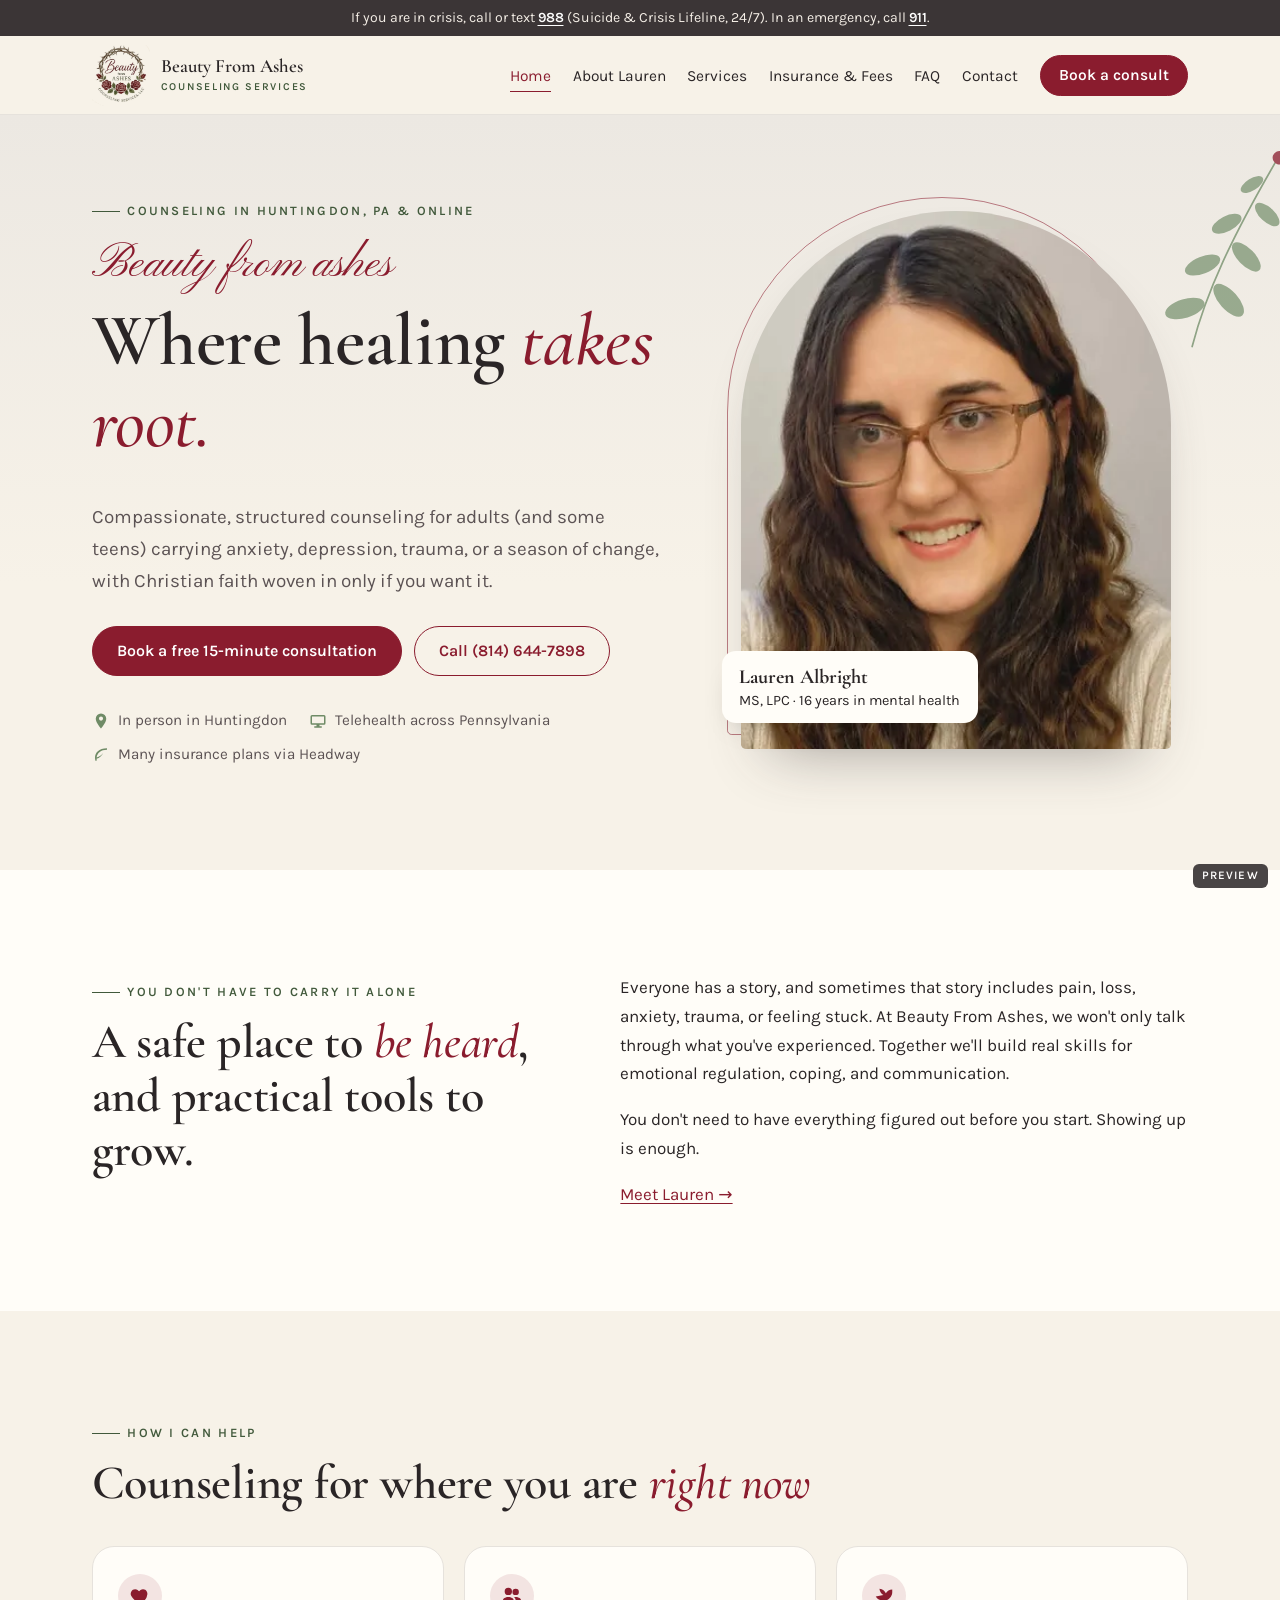
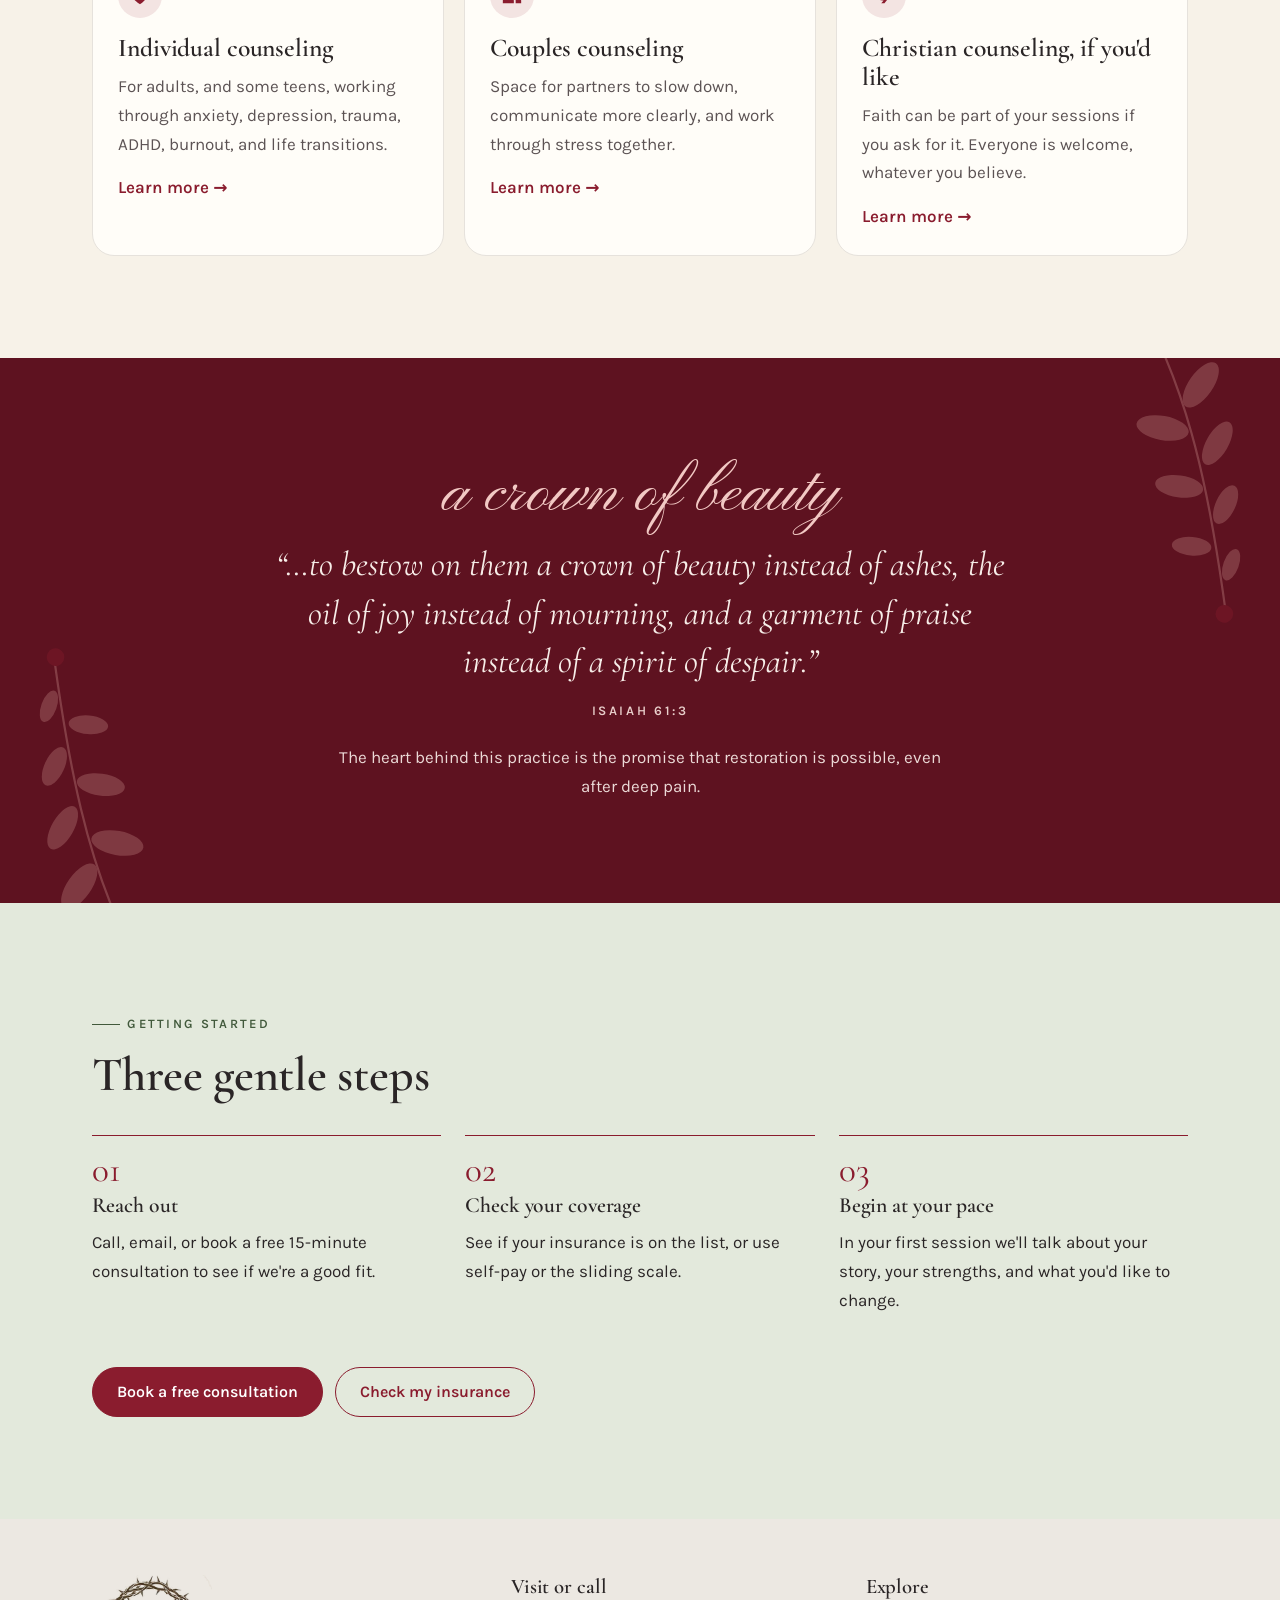
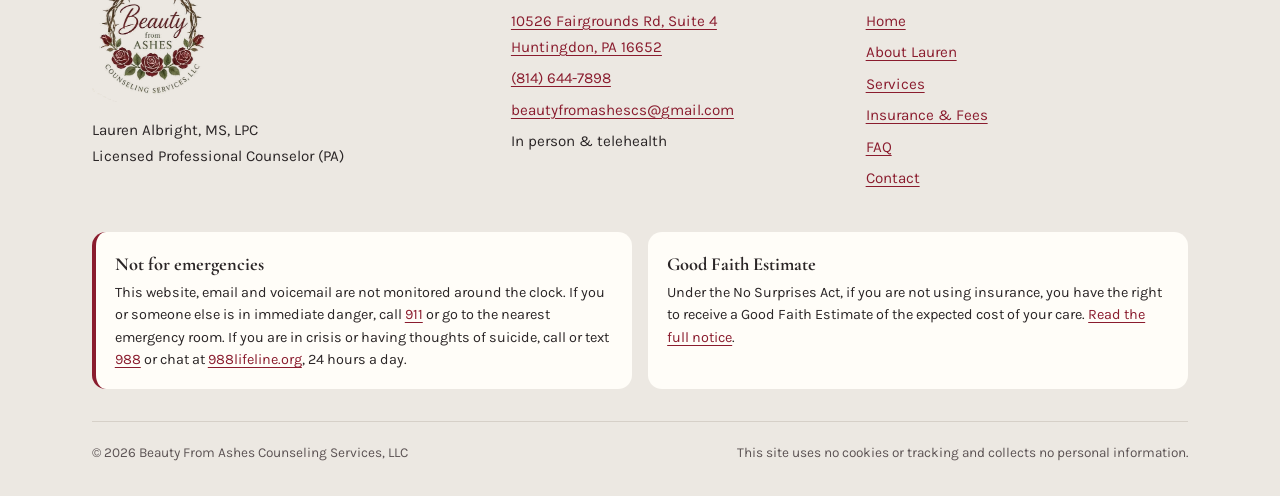
==== index.html @ 8333fe67 "Beauty From Ashes Counseling: preview site" ====
<!doctype html>
<html lang="en">
<head>
<meta charset="utf-8">
<meta name="viewport" content="width=device-width, initial-scale=1">
<title>Beauty From Ashes Counseling Services | Counseling in Huntingdon, PA</title>
<meta name="description" content="Compassionate counseling with Lauren Albright, MS, LPC, in Huntingdon, PA and by telehealth across Pennsylvania. Most major insurance accepted through Headway.">
<meta name="robots" content="noindex, nofollow">
<meta property="og:title" content="Beauty From Ashes Counseling Services | Counseling in Huntingdon, PA">
<meta property="og:description" content="Compassionate counseling with Lauren Albright, MS, LPC, in Huntingdon, PA and by telehealth across Pennsylvania. Most major insurance accepted through Headway.">
<meta property="og:image" content="assets/img/og.jpg">
<meta name="theme-color" content="#F7F2E8">
<link rel="icon" href="favicon-96.png" sizes="96x96">
<link rel="apple-touch-icon" href="apple-touch-icon.png">
<link rel="preload" href="assets/fonts/cormorant-500-normal.woff2" as="font" type="font/woff2" crossorigin>
<link rel="stylesheet" href="assets/site.css">
</head>
<body>
<a class="skip" href="#main">Skip to content</a>
<div class="crisis" role="note">If you are in crisis, call or text <a href="tel:988">988</a> (Suicide &amp; Crisis Lifeline, 24/7). In an emergency, call <a href="tel:911">911</a>.</div>
<header class="site-head">
 <div class="wrap head-in">
  <a class="brand" href="index.html"><img src="assets/img/logo-180.webp" width="180" height="189" alt="Beauty From Ashes Counseling Services logo: a crown of thorns ringed with red roses"><span>Beauty From Ashes<small>Counseling Services</small></span></a>
  <button class="menu-toggle" aria-expanded="false" aria-controls="site-nav">Menu</button>
  <nav id="site-nav" aria-label="Main"><ul><li><a href="index.html" aria-current="page">Home</a></li><li><a href="about.html">About Lauren</a></li><li><a href="services.html">Services</a></li><li><a href="insurance.html">Insurance & Fees</a></li><li><a href="faq.html">FAQ</a></li><li><a href="contact.html">Contact</a></li><li><a class="btn" href="contact.html#book" data-book>Book a consult</a></li></ul></nav>
 </div>
</header>
<main id="main">

<section class="hero">
 <svg class="sprig " viewBox="0 0 200 260" aria-hidden="true" focusable="false"><g fill="none" stroke="currentColor" stroke-width="2" stroke-linecap="round"><path d="M100 255C96 190 104 120 128 10"/></g><g fill="currentColor" opacity=".9"><ellipse cx="78" cy="215" rx="24" ry="11" transform="rotate(-35 78 215)"/><ellipse cx="124" cy="190" rx="24" ry="11" transform="rotate(30 124 190)"/><ellipse cx="82" cy="160" rx="22" ry="10" transform="rotate(-40 82 160)"/><ellipse cx="128" cy="135" rx="22" ry="10" transform="rotate(28 128 135)"/><ellipse cx="94" cy="105" rx="19" ry="9" transform="rotate(-45 94 105)"/><ellipse cx="136" cy="80" rx="18" ry="8.5" transform="rotate(25 136 80)"/><ellipse cx="108" cy="52" rx="15" ry="7" transform="rotate(-50 108 52)"/></g><g fill="#8A1C2E"><circle cx="129" cy="12" r="8"/></g></svg>
 <div class="wrap hero-grid">
  <div>
   <p class="eyebrow">Counseling in Huntingdon, PA &amp; online</p>
   <h1><span class="script">Beauty from ashes</span>Where healing <em>takes root.</em></h1>
   <p class="lead">Compassionate, structured counseling for adults (and some teens) carrying anxiety, depression, trauma, or a season of change, with Christian faith woven in only if you want it.</p>
   <div class="cta-row"><a class="btn" href="contact.html#book" data-book>Book a free 15-minute consultation</a><a class="btn ghost" href="tel:+18146447898">Call (814) 644-7898</a></div>
   <ul class="facts">
    <li><svg width="18" height="18" viewBox="0 0 24 24" aria-hidden="true"><path fill="currentColor" d="M12 2a7 7 0 0 0-7 7c0 5.2 7 13 7 13s7-7.8 7-13a7 7 0 0 0-7-7zm0 9.5A2.5 2.5 0 1 1 12 6a2.5 2.5 0 0 1 0 5.5z"/></svg> In person in Huntingdon</li>
    <li><svg width="18" height="18" viewBox="0 0 24 24" aria-hidden="true"><path fill="currentColor" d="M4 4h16a2 2 0 0 1 2 2v9a2 2 0 0 1-2 2h-6v2h3v2H7v-2h3v-2H4a2 2 0 0 1-2-2V6a2 2 0 0 1 2-2zm0 2v9h16V6z"/></svg> Telehealth across Pennsylvania</li>
    <li><svg width="18" height="18" viewBox="0 0 24 24" aria-hidden="true"><path fill="currentColor" d="M20 3C9 3 4 9 4 16c0 1.4.3 2.7.8 3.9l1.8-.8A7.6 7.6 0 0 1 6 17c4-1 7.5-4 9-8-2 3.2-5.2 5.4-8.8 6.2C7 9.5 11.8 5 20 5z"/></svg> Many insurance plans via Headway</li>
   </ul>
  </div>
  <figure class="portrait">
   <div class="arch"><img src="assets/img/lauren-880.webp" srcset="assets/img/lauren-480.webp 480w, assets/img/lauren-880.webp 880w" sizes="(max-width:860px) 78vw, 430px" width="880" height="880" alt="Lauren Albright, a smiling woman with long wavy brown hair and glasses, wearing a cream sweater"></div>
   <figcaption><strong>Lauren Albright</strong>MS, LPC · 16 years in mental health</figcaption>
  </figure>
 </div>
</section>

<section class="paper">
 <div class="wrap split">
  <div>
   <p class="eyebrow">You don't have to carry it alone</p>
   <h2>A safe place to <em>be heard</em>, and practical tools to grow.</h2>
  </div>
  <div>
   <p>Everyone has a story, and sometimes that story includes pain, loss, anxiety, trauma, or feeling stuck. At Beauty From Ashes, we won't only talk through what you've experienced. Together we'll build real skills for emotional regulation, coping, and communication.</p>
   <p>You don't need to have everything figured out before you start. Showing up is enough.</p>
   <a href="about.html">Meet Lauren →</a>
  </div>
 </div>
</section>

<section>
 <div class="wrap">
  <p class="eyebrow">How I can help</p>
  <h2>Counseling for where you are <em>right now</em></h2>
  <div class="cards">
   <article class="card"><div class="ic"><svg width="22" height="22" viewBox="0 0 24 24" aria-hidden="true"><path fill="currentColor" d="M12 21s-7.5-4.6-9.6-9.2C.9 8.4 3 4.5 6.7 4.5c2.1 0 3.6 1.2 4.3 2.4.7-1.2 2.2-2.4 4.3-2.4 3.7 0 5.8 3.9 4.3 7.3C19.5 16.4 12 21 12 21z"/></svg></div><h3>Individual counseling</h3><p>For adults, and some teens, working through anxiety, depression, trauma, ADHD, burnout, and life transitions.</p><a class="more" href="services.html#individual">Learn more →</a></article>
   <article class="card"><div class="ic"><svg width="22" height="22" viewBox="0 0 24 24" aria-hidden="true"><path fill="currentColor" d="M8 11a4 4 0 1 0 0-8 4 4 0 0 0 0 8zm8 0a3.5 3.5 0 1 0 0-7 3.5 3.5 0 0 0 0 7zM8 13c-3.3 0-6 1.8-6 4v3h12v-3c0-2.2-2.7-4-6-4zm8 0c-.6 0-1.2.1-1.8.2 1.1.9 1.8 2.1 1.8 3.8v3h6v-3c0-2.2-2.7-4-6-4z"/></svg></div><h3>Couples counseling</h3><p>Space for partners to slow down, communicate more clearly, and work through stress together.</p><a class="more" href="services.html#couples">Learn more →</a></article>
   <article class="card"><div class="ic"><svg width="22" height="22" viewBox="0 0 24 24" aria-hidden="true"><path fill="currentColor" d="M21 5c-3 0-5.5 1.6-7 4-1-2.5-3.4-4.6-7-5 .4 3.2 2 5.6 4.4 7L3 12.5c1.6 2.6 4.6 4.5 8 4.5h.6L9 20h3.5l2.8-3.6C18.5 15 21 11.7 21 8z"/></svg></div><h3>Christian counseling, if you'd like</h3><p>Faith can be part of your sessions if you ask for it. Everyone is welcome, whatever you believe.</p><a class="more" href="services.html#faith">Learn more →</a></article>
  </div>
 </div>
</section>

<section class="verse">
 <svg class="sprig s1" viewBox="0 0 200 260" aria-hidden="true" focusable="false"><g fill="none" stroke="currentColor" stroke-width="2" stroke-linecap="round"><path d="M100 255C96 190 104 120 128 10"/></g><g fill="currentColor" opacity=".9"><ellipse cx="78" cy="215" rx="24" ry="11" transform="rotate(-35 78 215)"/><ellipse cx="124" cy="190" rx="24" ry="11" transform="rotate(30 124 190)"/><ellipse cx="82" cy="160" rx="22" ry="10" transform="rotate(-40 82 160)"/><ellipse cx="128" cy="135" rx="22" ry="10" transform="rotate(28 128 135)"/><ellipse cx="94" cy="105" rx="19" ry="9" transform="rotate(-45 94 105)"/><ellipse cx="136" cy="80" rx="18" ry="8.5" transform="rotate(25 136 80)"/><ellipse cx="108" cy="52" rx="15" ry="7" transform="rotate(-50 108 52)"/></g><g fill="#8A1C2E"><circle cx="129" cy="12" r="8"/></g></svg><svg class="sprig s2" viewBox="0 0 200 260" aria-hidden="true" focusable="false"><g fill="none" stroke="currentColor" stroke-width="2" stroke-linecap="round"><path d="M100 255C96 190 104 120 128 10"/></g><g fill="currentColor" opacity=".9"><ellipse cx="78" cy="215" rx="24" ry="11" transform="rotate(-35 78 215)"/><ellipse cx="124" cy="190" rx="24" ry="11" transform="rotate(30 124 190)"/><ellipse cx="82" cy="160" rx="22" ry="10" transform="rotate(-40 82 160)"/><ellipse cx="128" cy="135" rx="22" ry="10" transform="rotate(28 128 135)"/><ellipse cx="94" cy="105" rx="19" ry="9" transform="rotate(-45 94 105)"/><ellipse cx="136" cy="80" rx="18" ry="8.5" transform="rotate(25 136 80)"/><ellipse cx="108" cy="52" rx="15" ry="7" transform="rotate(-50 108 52)"/></g><g fill="#8A1C2E"><circle cx="129" cy="12" r="8"/></g></svg>
 <div class="wrap">
  <span class="script" aria-hidden="true">a crown of beauty</span>
  <blockquote>“…to bestow on them a crown of beauty instead of ashes, the oil of joy instead of mourning, and a garment of praise instead of a spirit of despair.”</blockquote>
  <cite>Isaiah 61:3</cite>
  <p style="max-width:40rem;margin:1.6rem auto 0;color:#EBD9D6">The heart behind this practice is the promise that restoration is possible, even after deep pain.</p>
 </div>
</section>

<section class="sage">
 <div class="wrap">
  <p class="eyebrow">Getting started</p>
  <h2>Three gentle steps</h2>
  <ol class="steps">
   <li><h3>Reach out</h3><p>Call, email, or book a free 15-minute consultation to see if we're a good fit.</p></li>
   <li><h3>Check your coverage</h3><p>See if your insurance is on the list, or use self-pay or the sliding scale.</p></li>
   <li><h3>Begin at your pace</h3><p>In your first session we'll talk about your story, your strengths, and what you'd like to change.</p></li>
  </ol>
  <div class="cta-row" style="margin-top:2.2rem"><a class="btn" href="contact.html#book" data-book>Book a free consultation</a><a class="btn ghost" href="insurance.html#check">Check my insurance</a></div>
 </div>
</section>

</main>
<footer class="site-foot">
 <div class="wrap">
  <div class="foot-grid">
   <div><img src="assets/img/logo-360.webp" width="360" height="378" alt="" loading="lazy"><p style="margin-top:1rem">Lauren Albright, MS, LPC<br>Licensed Professional Counselor (PA)</p></div>
   <div><h2>Visit or call</h2><ul><li><a href="https://www.google.com/maps/search/?api=1&query=10526+Fairgrounds+Rd+Suite+4+Huntingdon+PA+16652" target="_blank" rel="noopener">10526 Fairgrounds Rd, Suite 4<br>Huntingdon, PA 16652</a></li><li><a href="tel:+18146447898">(814) 644-7898</a></li><li><a href="mailto:beautyfromashescs@gmail.com">beautyfromashescs@gmail.com</a></li><li>In person &amp; telehealth</li></ul></div>
   <div><h2>Explore</h2><ul><li><a href="index.html" aria-current="page">Home</a></li><li><a href="about.html">About Lauren</a></li><li><a href="services.html">Services</a></li><li><a href="insurance.html">Insurance & Fees</a></li><li><a href="faq.html">FAQ</a></li><li><a href="contact.html">Contact</a></li></ul></div>
  </div>
  <div class="foot-notices">
   <div class="box crisis-box" role="note"><strong>Not for emergencies</strong>This website, email and voicemail are not monitored around the clock. If you or someone else is in immediate danger, call <a href="tel:911">911</a> or go to the nearest emergency room. If you are in crisis or having thoughts of suicide, call or text <a href="tel:988">988</a> or chat at <a href="https://988lifeline.org" target="_blank" rel="noopener">988lifeline.org</a>, 24 hours a day.</div>
   <div class="box"><strong>Good Faith Estimate</strong>Under the No Surprises Act, if you are not using insurance, you have the right to receive a Good Faith Estimate of the expected cost of your care. <a href="insurance.html#gfe">Read the full notice</a>.</div>
  </div>
  <div class="legal"><span>© <span id="yr">2026</span> Beauty From Ashes Counseling Services, LLC</span><span>This site uses no cookies or tracking and collects no personal information.</span></div>
 </div>
</footer>
<div class="preview-flag" aria-hidden="true">Preview</div>
<script src="js/config.js"></script>
<script src="js/site.js"></script>

</body>
</html>
---- assets/site.css ----
@font-face{font-family:"Cormorant";src:url(fonts/cormorant-500-normal.woff2) format("woff2");font-weight:300 700;font-display:swap}
@font-face{font-family:"Cormorant";src:url(fonts/cormorant-500-italic.woff2) format("woff2");font-weight:300 700;font-style:italic;font-display:swap}
@font-face{font-family:"Karla";src:url(fonts/karla-latin-400-normal.woff2) format("woff2");font-weight:400;font-display:swap}
@font-face{font-family:"Karla";src:url(fonts/karla-latin-600-normal.woff2) format("woff2");font-weight:600;font-display:swap}
@font-face{font-family:"Pinyon";src:url(fonts/pinyon-script-latin-400-normal.woff2) format("woff2");font-display:swap}
:root{--rose:#8A1C2E;--rose-deep:#5E1220;--rose-soft:#F3E4E2;--sage:#6F8B66;--sage-ink:#41593B;--sage-soft:#E3E9DC;
--cream:#F7F2E8;--paper:#FFFDF8;--dove:#E6E2DC;--ash:#3B3536;--ink:#2A2526;--muted:#5C5354;
--serif:"Cormorant","Cormorant Garamond",Georgia,serif;--sans:"Karla",system-ui,-apple-system,"Segoe UI",sans-serif;--script:"Pinyon",cursive;
--r:22px;--max:1140px}
*{box-sizing:border-box}html{scroll-behavior:smooth}
@media (prefers-reduced-motion:reduce){html{scroll-behavior:auto}*{transition:none!important;animation:none!important}}
body{margin:0;background:var(--cream);color:var(--ink);font:400 1.0625rem/1.7 var(--sans);-webkit-font-smoothing:antialiased}
img{max-width:100%;height:auto;display:block}
a{color:var(--rose);text-underline-offset:3px;text-decoration-thickness:1px}a:hover{color:var(--rose-deep)}
:focus-visible{outline:3px solid var(--rose);outline-offset:3px;border-radius:4px}
h1,h2,h3{font-family:var(--serif);font-weight:600;line-height:1.12;color:var(--ink);margin:0 0 .5em;letter-spacing:-.005em}
h1{font-size:clamp(2.6rem,6.4vw,4.6rem)}h2{font-size:clamp(2rem,4.2vw,3rem)}h3{font-size:1.6rem}
h1 em,h2 em{font-style:italic;color:var(--rose);font-weight:500}
p{margin:0 0 1em}.lead{font-size:1.18rem;color:var(--muted);max-width:38em}
.script{font-family:var(--script);font-weight:400;color:var(--rose);letter-spacing:0}
.eyebrow{font:600 .8rem/1 var(--sans);letter-spacing:.18em;text-transform:uppercase;color:var(--sage-ink);display:inline-flex;align-items:center;gap:.6em;margin-bottom:1.1rem}
.eyebrow::before{content:"";width:28px;height:1px;background:currentColor}
.wrap{max-width:var(--max);margin:0 auto;padding:0 1.35rem}
.skip{position:absolute;left:-999px;top:0;background:var(--ink);color:#fff;padding:.7em 1em;z-index:99}.skip:focus{left:1rem;top:1rem}
/* crisis bar */
.crisis{background:var(--ash);color:#F4EEE6;font-size:.88rem;line-height:1.45;text-align:center;padding:.5rem 1rem}
.crisis a{color:#fff;font-weight:600}
/* header */
.site-head{background:rgba(247,242,232,.94);backdrop-filter:blur(6px);position:sticky;top:0;z-index:20;border-bottom:1px solid var(--dove)}
.head-in{display:flex;align-items:center;justify-content:space-between;gap:1rem;min-height:78px}
.brand{display:flex;align-items:center;gap:.7rem;text-decoration:none;color:var(--ink)}
.brand img{width:58px;height:auto}
.brand span{font-family:var(--serif);font-size:1.18rem;line-height:1.05;font-weight:600}
.brand small{display:block;font:600 .66rem/1.3 var(--sans);letter-spacing:.16em;text-transform:uppercase;color:var(--sage-ink);margin-top:.25rem}
.menu-toggle{display:none;background:none;border:1px solid var(--dove);border-radius:999px;padding:.55rem .95rem;font:600 .9rem var(--sans);color:var(--ink);cursor:pointer}
#site-nav ul{list-style:none;margin:0;padding:0;display:flex;gap:1.35rem;align-items:center}
#site-nav a{text-decoration:none;color:var(--ink);font-size:.97rem;padding:.35rem 0;border-bottom:1px solid transparent}
#site-nav a:hover,#site-nav a[aria-current=page]{border-bottom-color:var(--rose);color:var(--rose)}
.btn{display:inline-flex;align-items:center;justify-content:center;gap:.5em;font:600 1rem/1 var(--sans);text-decoration:none;border-radius:999px;padding:1rem 1.5rem;border:1.5px solid var(--rose);background:var(--rose);color:#fff;transition:background .2s,transform .2s}
.btn:hover{background:var(--rose-deep);color:#fff;transform:translateY(-1px)}
.btn.ghost{background:transparent;color:var(--rose)}.btn.ghost:hover{background:var(--rose-soft);color:var(--rose-deep)}
#site-nav .btn{padding:.75rem 1.15rem;color:#fff;border-bottom:1.5px solid var(--rose)}
#site-nav .btn:hover{color:#fff}
@media (max-width:960px){.menu-toggle{display:inline-block}
 #site-nav{position:absolute;left:0;right:0;top:100%;background:var(--paper);border-bottom:1px solid var(--dove);display:none;padding:1rem 1.35rem 1.4rem}
 #site-nav.open{display:block}#site-nav ul{flex-direction:column;align-items:stretch;gap:.2rem}
 #site-nav a{display:block;padding:.75rem 0;font-size:1.08rem}#site-nav .btn{margin-top:.6rem;display:flex}}
/* sections */
section{padding:clamp(3.5rem,8vw,6.5rem) 0}
.paper{background:var(--paper)}.sage{background:var(--sage-soft)}
/* hero */
.hero{position:relative;overflow:hidden;background:linear-gradient(180deg,#ECE8E2 0%,var(--cream) 62%);padding-top:clamp(2.5rem,6vw,5rem)}
.hero-grid{display:grid;grid-template-columns:1.1fr .9fr;gap:clamp(2rem,5vw,4.5rem);align-items:center}
.hero h1 .script{display:block;font-size:.62em;line-height:1.3;margin-bottom:.1em}
.hero .lead{margin:1.2rem 0 1.8rem}
.cta-row{display:flex;flex-wrap:wrap;gap:.8rem;align-items:center}
.facts{display:flex;flex-wrap:wrap;gap:.5rem 1.4rem;margin:2rem 0 0;padding:0;list-style:none;color:var(--muted);font-size:.95rem}
.facts li{display:flex;align-items:center;gap:.5rem}.facts svg{flex:none;color:var(--sage)}
.portrait{position:relative;isolation:isolate;justify-self:center;width:min(100%,430px)}
.portrait .arch{border-radius:999px 999px var(--r) var(--r);overflow:hidden;aspect-ratio:4/5;background:var(--dove);box-shadow:0 30px 60px -30px rgba(59,53,54,.45)}
.portrait .arch img{width:100%;height:100%;object-fit:cover;object-position:50% 30%}
.portrait::before{content:"";position:absolute;inset:-14px 14px 14px -14px;border:1.5px solid var(--rose);border-radius:999px 999px var(--r) var(--r);opacity:.55;z-index:-1}
.portrait figcaption{position:absolute;left:-1.2rem;bottom:1.6rem;background:var(--paper);border-radius:14px;padding:.8rem 1.1rem;box-shadow:0 14px 30px -18px rgba(0,0,0,.35);font-size:.9rem;line-height:1.35}
.portrait figcaption strong{display:block;font-family:var(--serif);font-size:1.25rem}
.sprig{position:absolute;color:var(--sage);opacity:.75;pointer-events:none}
.hero .sprig{right:-30px;top:20px;width:170px;transform:rotate(18deg)}
@media (max-width:860px){.hero-grid{grid-template-columns:1fr}.portrait{width:min(78%,340px);margin-top:1rem}.hero .sprig{display:none}.portrait figcaption{left:-.6rem}}
/* intro / cards */
.split{display:grid;grid-template-columns:.9fr 1.1fr;gap:clamp(2rem,5vw,5rem);align-items:start}
@media (max-width:860px){.split{grid-template-columns:1fr}}
.cards{display:grid;grid-template-columns:repeat(auto-fit,minmax(250px,1fr));gap:1.2rem;margin-top:2.2rem}
.card{background:var(--paper);border:1px solid var(--dove);border-radius:var(--r);padding:1.7rem 1.6rem 1.5rem;position:relative}
.sage .card{background:#F6F8F2;border-color:#CFD8C5}
.card h3{margin-bottom:.35em}.card p{color:var(--muted);margin:0}
.card .ic{width:44px;height:44px;border-radius:50%;background:var(--rose-soft);color:var(--rose);display:grid;place-items:center;margin-bottom:1rem}
.card a.more{display:inline-block;margin-top:.9rem;font-weight:600;text-decoration:none}
.tag{display:inline-block;font:600 .72rem/1 var(--sans);letter-spacing:.12em;text-transform:uppercase;color:var(--sage-ink);background:var(--sage-soft);border-radius:999px;padding:.45em .8em;margin-bottom:.9rem}
/* verse band */
.verse{background:var(--rose-deep);color:#F7EDE8;text-align:center;position:relative;overflow:hidden}
.verse blockquote{margin:0 auto;max-width:46rem;font-family:var(--serif);font-style:italic;font-size:clamp(1.45rem,3.2vw,2.15rem);line-height:1.4}
.verse .script{color:#F2C9C4;font-size:clamp(2.6rem,6vw,4rem);display:block;line-height:1.1;margin-bottom:.6rem}
.verse cite{display:block;margin-top:1.2rem;font:600 .82rem/1 var(--sans);letter-spacing:.2em;text-transform:uppercase;font-style:normal;color:#E9CFCB}
.verse .sprig{color:#C98E8B;opacity:.35;width:220px}
.verse .s1{left:-40px;bottom:-30px;transform:rotate(-20deg)}.verse .s2{right:-40px;top:-20px;transform:rotate(160deg)}
/* lists */
.checks{list-style:none;padding:0;margin:0;display:grid;gap:.55rem}
.checks li{padding-left:1.7rem;position:relative}
.checks li::before{content:"";position:absolute;left:0;top:.55em;width:.75rem;height:.75rem;border-radius:50% 0;background:var(--sage);transform:rotate(-45deg)}
.pills{display:flex;flex-wrap:wrap;gap:.5rem;list-style:none;padding:0;margin:1rem 0 0}
.pills li{background:var(--paper);border:1px solid var(--dove);border-radius:999px;padding:.4rem .9rem;font-size:.93rem}
.steps{counter-reset:s;list-style:none;padding:0;margin:2rem 0 0;display:grid;grid-template-columns:repeat(auto-fit,minmax(220px,1fr));gap:1.5rem}
.steps li{counter-increment:s;border-top:1.5px solid var(--rose);padding-top:1rem}
.steps li::before{content:counter(s,decimal-leading-zero);font-family:var(--serif);font-size:2.2rem;color:var(--rose);display:block;line-height:1;margin-bottom:.4rem}
.steps h3{font-size:1.35rem}
/* page hero */
.page-hero{background:linear-gradient(180deg,#ECE8E2,var(--cream));padding:clamp(3rem,7vw,5rem) 0 clamp(2rem,5vw,3rem);position:relative;overflow:hidden}
.page-hero .sprig{right:4%;top:18%;width:150px;transform:rotate(12deg)}
@media (max-width:700px){.page-hero .sprig{display:none}}
/* notice / book */
.notice{background:var(--paper);border:1px solid var(--dove);border-left:4px solid var(--rose);border-radius:14px;padding:1.3rem 1.4rem;margin:1.5rem 0}
.notice h3{font-size:1.35rem}
.book-box{background:var(--paper);border-radius:var(--r);padding:clamp(1.6rem,4vw,2.6rem);border:1px solid var(--dove);text-align:center;max-width:44rem;margin:0 auto}
.book-box .cta-row{justify-content:center;margin-top:1.2rem}
/* checker */
.checker{background:var(--paper);border:1px solid var(--dove);border-radius:var(--r);padding:clamp(1.5rem,4vw,2.4rem);box-shadow:0 30px 60px -45px rgba(59,53,54,.5)}
.checker label{display:block;font-family:var(--serif);font-size:1.5rem;font-weight:600;margin-bottom:.6rem}
.checker .row{display:flex;gap:.6rem}
.checker input{flex:1;min-width:0;font:400 1.1rem var(--sans);padding:.95rem 1.1rem;border:1.5px solid #9C9192;border-radius:12px;background:#fff;color:var(--ink)}
.checker input:focus{border-color:var(--rose);outline:3px solid rgba(138,28,46,.25);outline-offset:1px}
.hint{font-size:.9rem;color:var(--muted);margin:.6rem 0 0}
.ins-result{margin-top:1.2rem;border-radius:14px}
.ins-result:empty{display:none}
.ins-result.yes{background:var(--sage-soft);border:1px solid #BFCDB4;padding:1.1rem 1.2rem}
.ins-result.no{background:var(--rose-soft);border:1px solid #E5C6C3;padding:1.1rem 1.2rem}
.ins-result p:last-child{margin-bottom:0}
.ins-head{font-family:var(--serif);font-size:1.45rem;line-height:1.2;font-weight:600;margin-bottom:.3em!important}
.yes .ins-head{color:var(--sage-ink)}.no .ins-head{color:var(--rose-deep)}
#ins-matches{margin:.6rem 0 0;padding-left:1.2rem}
.cols{columns:2 260px;column-gap:2rem;padding-left:1.1rem}
.fees{display:grid;grid-template-columns:repeat(auto-fit,minmax(200px,1fr));gap:1rem;margin:1.4rem 0}
.fee{background:var(--paper);border:1px solid var(--dove);border-radius:var(--r);padding:1.4rem}
.fee b{display:block;font-family:var(--serif);font-size:2.6rem;line-height:1;color:var(--rose);font-weight:600}
.pending{display:inline-block;font:600 .72rem/1 var(--sans);letter-spacing:.08em;text-transform:uppercase;background:#FFF1C9;color:#5B4300;border-radius:6px;padding:.35em .55em;vertical-align:middle}
/* faq */
.faq details{border-bottom:1px solid var(--dove);padding:.3rem 0}
.faq summary{cursor:pointer;list-style:none;font-family:var(--serif);font-size:1.4rem;font-weight:600;padding:1rem 2.2rem 1rem 0;position:relative}
.faq summary::-webkit-details-marker{display:none}
.faq summary::after{content:"+";position:absolute;right:.3rem;top:.75rem;font:300 1.8rem var(--sans);color:var(--rose)}
.faq details[open] summary::after{content:"–"}
.faq details>div{padding:0 0 1.2rem;color:var(--muted);max-width:46rem}
/* contact */
.contact-grid{display:grid;grid-template-columns:repeat(auto-fit,minmax(240px,1fr));gap:1.2rem}
.contact-grid .card a{font-size:1.15rem;font-weight:600;word-break:break-word}
.hours{width:100%;border-collapse:collapse}.hours th,.hours td{text-align:left;padding:.6rem 0;border-bottom:1px solid var(--dove)}.hours th{font-weight:600;padding-right:1rem}
/* footer */
.site-foot{background:#ECE8E2;color:var(--ink);padding:3.5rem 0 2rem;font-size:.95rem}
.foot-grid{display:grid;grid-template-columns:1.2fr 1fr 1fr;gap:2rem}
@media (max-width:800px){.foot-grid{grid-template-columns:1fr}}
.site-foot img{width:120px}.site-foot h2{font-size:1.3rem}
.site-foot ul{list-style:none;padding:0;margin:0;display:grid;gap:.35rem}
.foot-notices{margin-top:2.5rem;display:grid;gap:1rem;grid-template-columns:1fr 1fr}
@media (max-width:800px){.foot-notices{grid-template-columns:1fr}}
.foot-notices .box{background:var(--paper);border-radius:14px;padding:1.1rem 1.2rem;font-size:.9rem;line-height:1.55}
.foot-notices .box.crisis-box{border-left:4px solid var(--rose)}
.foot-notices strong{display:block;font-family:var(--serif);font-size:1.15rem;margin-bottom:.25rem}
.legal{margin-top:2rem;padding-top:1.2rem;border-top:1px solid #D6D0C8;font-size:.85rem;color:var(--muted);display:flex;flex-wrap:wrap;justify-content:space-between;gap:.6rem}
.preview-flag{position:fixed;right:12px;bottom:12px;z-index:50;background:var(--ink);color:#fff;font:600 .72rem/1 var(--sans);letter-spacing:.1em;text-transform:uppercase;padding:.55em .8em;border-radius:6px;opacity:.85}
.visually-hidden{position:absolute!important;width:1px;height:1px;overflow:hidden;clip:rect(0 0 0 0);white-space:nowrap}
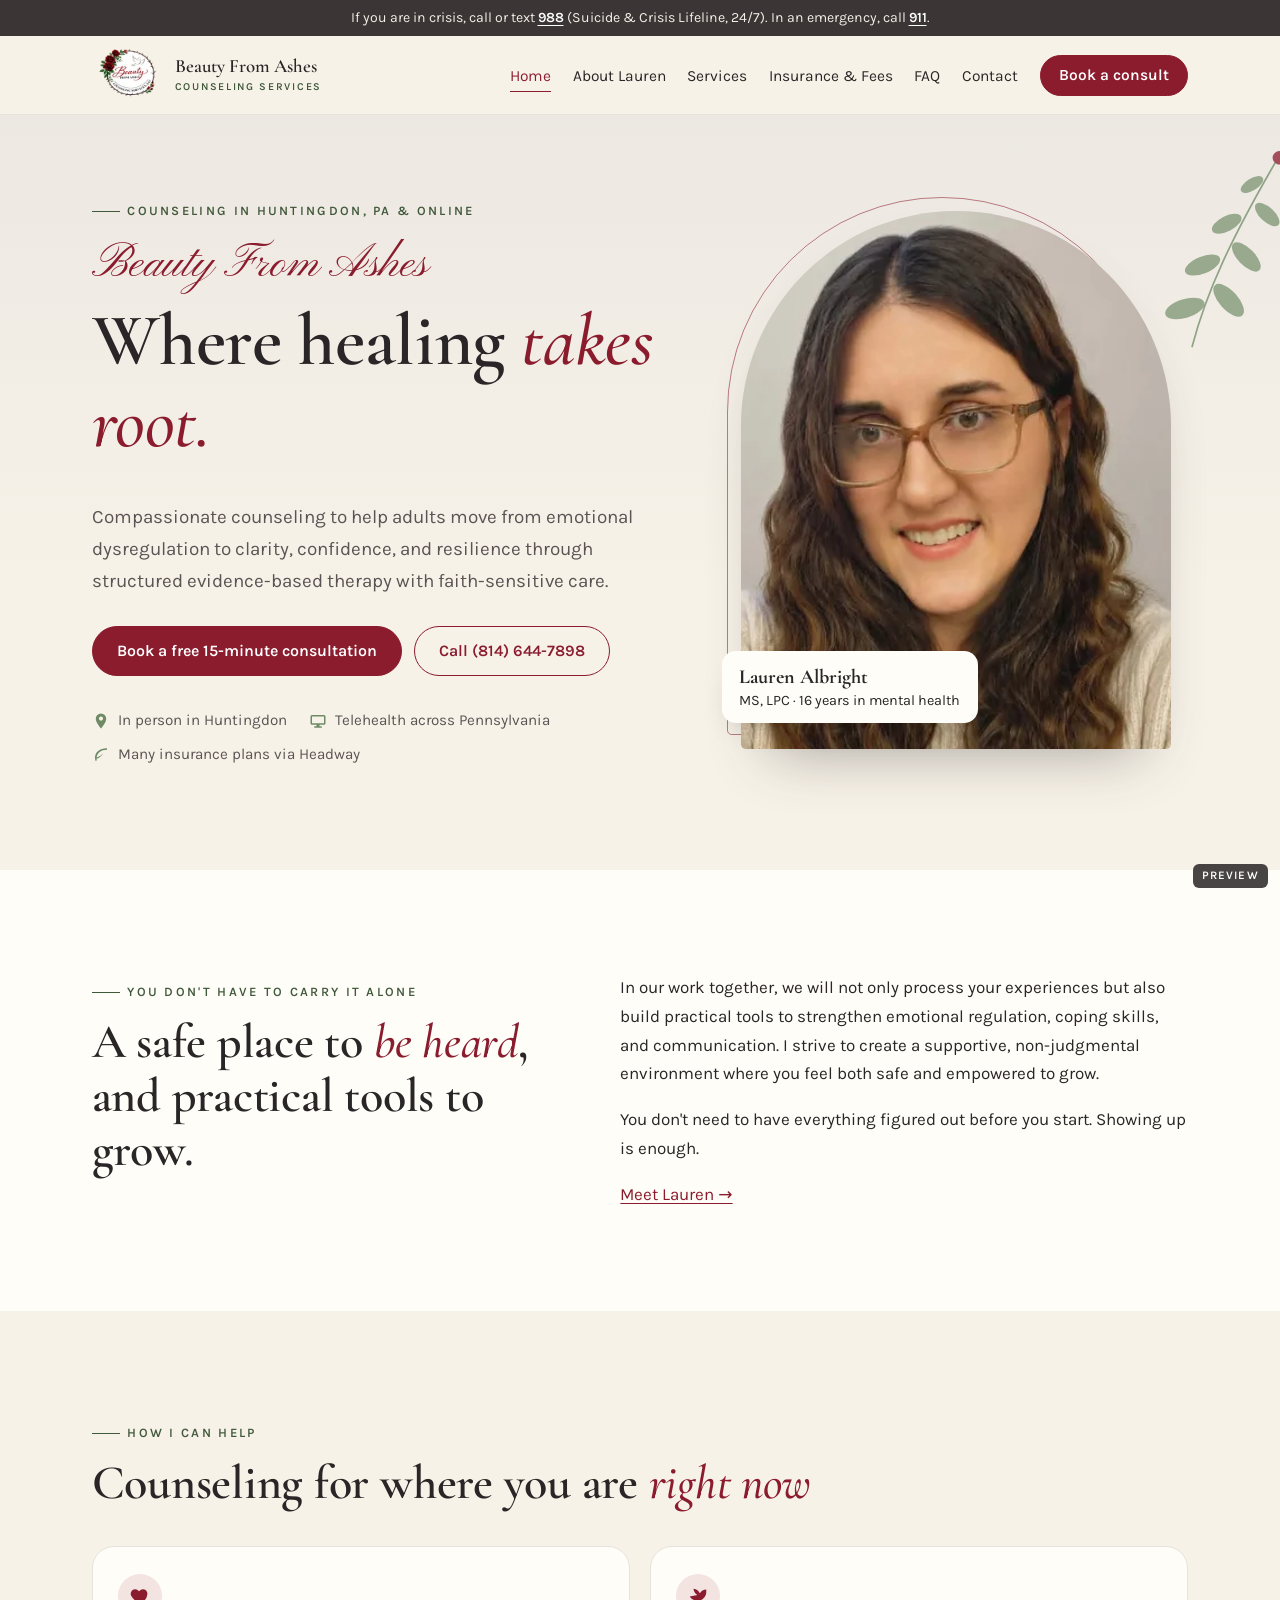
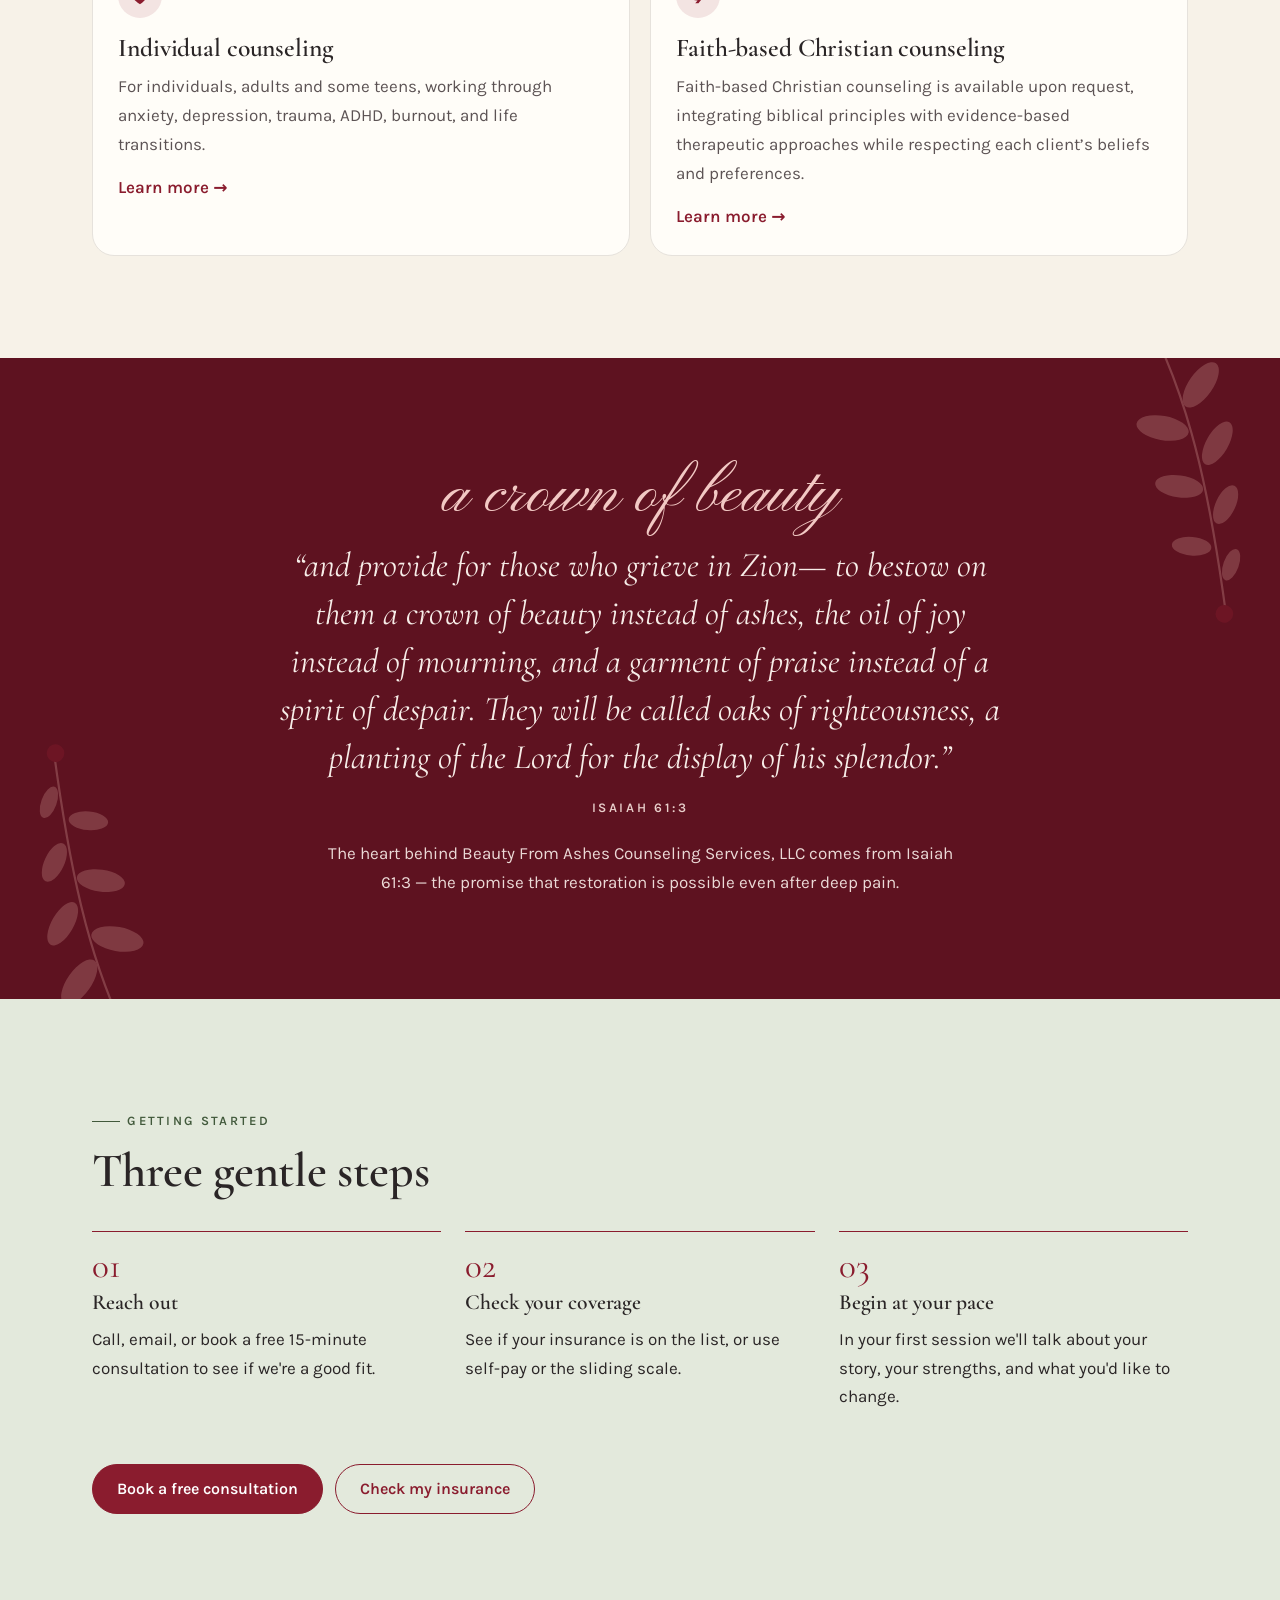
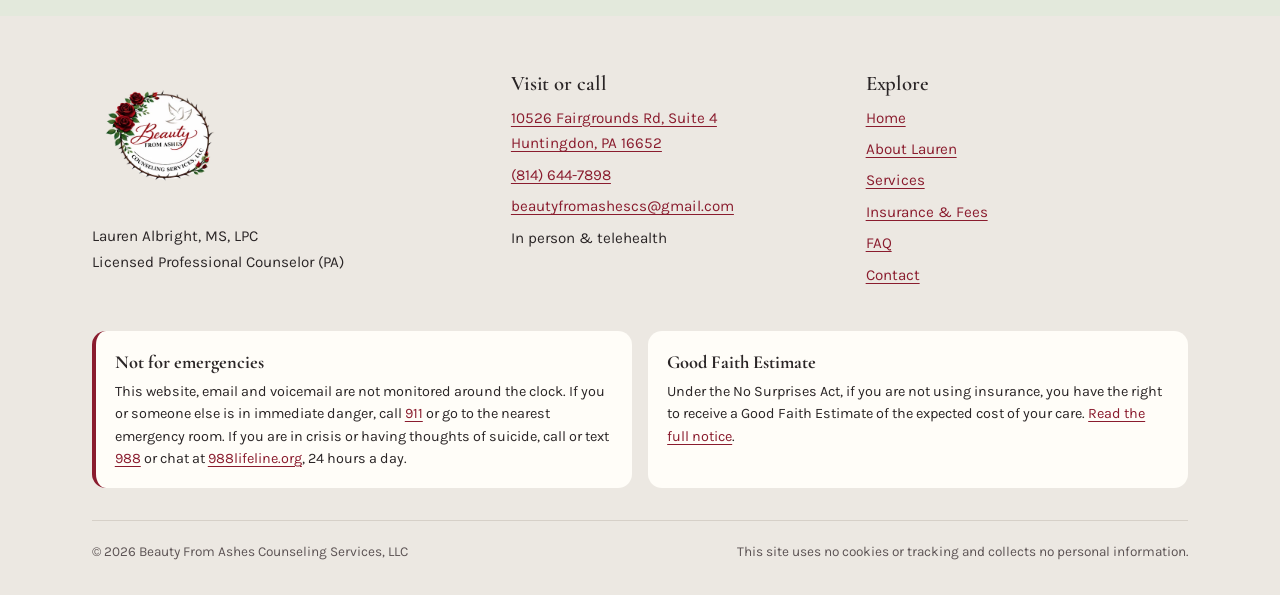
==== commit eaea5770: "Update preview site with her wording, logo, and Headway booking Use the SimplePractice logo and "Bea" ====
--- a/index.html
+++ b/index.html
@@ -20,7 +20,7 @@
 <div class="crisis" role="note">If you are in crisis, call or text <a href="tel:988">988</a> (Suicide &amp; Crisis Lifeline, 24/7). In an emergency, call <a href="tel:911">911</a>.</div>
 <header class="site-head">
  <div class="wrap head-in">
-  <a class="brand" href="index.html"><img src="assets/img/logo-180.webp" width="180" height="189" alt="Beauty From Ashes Counseling Services logo: a crown of thorns ringed with red roses"><span>Beauty From Ashes<small>Counseling Services</small></span></a>
+  <a class="brand" href="index.html"><img src="assets/img/logo-180.webp" srcset="assets/img/logo-180.webp 180w, assets/img/logo-360.webp 360w" sizes="72px" width="180" height="180" alt="Beauty From Ashes Counseling Services logo: a crown of thorns with red roses and a dove"><span>Beauty From Ashes<small>Counseling Services</small></span></a>
   <button class="menu-toggle" aria-expanded="false" aria-controls="site-nav">Menu</button>
   <nav id="site-nav" aria-label="Main"><ul><li><a href="index.html" aria-current="page">Home</a></li><li><a href="about.html">About Lauren</a></li><li><a href="services.html">Services</a></li><li><a href="insurance.html">Insurance & Fees</a></li><li><a href="faq.html">FAQ</a></li><li><a href="contact.html">Contact</a></li><li><a class="btn" href="contact.html#book" data-book>Book a consult</a></li></ul></nav>
  </div>
@@ -32,8 +32,8 @@
  <div class="wrap hero-grid">
   <div>
    <p class="eyebrow">Counseling in Huntingdon, PA &amp; online</p>
-   <h1><span class="script">Beauty from ashes</span>Where healing <em>takes root.</em></h1>
-   <p class="lead">Compassionate, structured counseling for adults (and some teens) carrying anxiety, depression, trauma, or a season of change, with Christian faith woven in only if you want it.</p>
+   <h1><span class="script">Beauty From Ashes</span>Where healing <em>takes root.</em></h1>
+   <p class="lead">Compassionate counseling to help adults move from emotional dysregulation to clarity, confidence, and resilience through structured evidence-based therapy with faith-sensitive care.</p>
    <div class="cta-row"><a class="btn" href="contact.html#book" data-book>Book a free 15-minute consultation</a><a class="btn ghost" href="tel:+18146447898">Call (814) 644-7898</a></div>
    <ul class="facts">
     <li><svg width="18" height="18" viewBox="0 0 24 24" aria-hidden="true"><path fill="currentColor" d="M12 2a7 7 0 0 0-7 7c0 5.2 7 13 7 13s7-7.8 7-13a7 7 0 0 0-7-7zm0 9.5A2.5 2.5 0 1 1 12 6a2.5 2.5 0 0 1 0 5.5z"/></svg> In person in Huntingdon</li>
@@ -55,7 +55,7 @@
    <h2>A safe place to <em>be heard</em>, and practical tools to grow.</h2>
   </div>
   <div>
-   <p>Everyone has a story, and sometimes that story includes pain, loss, anxiety, trauma, or feeling stuck. At Beauty From Ashes, we won't only talk through what you've experienced. Together we'll build real skills for emotional regulation, coping, and communication.</p>
+   <p>In our work together, we will not only process your experiences but also build practical tools to strengthen emotional regulation, coping skills, and communication. I strive to create a supportive, non-judgmental environment where you feel both safe and empowered to grow.</p>
    <p>You don't need to have everything figured out before you start. Showing up is enough.</p>
    <a href="about.html">Meet Lauren →</a>
   </div>
@@ -67,9 +67,8 @@
   <p class="eyebrow">How I can help</p>
   <h2>Counseling for where you are <em>right now</em></h2>
   <div class="cards">
-   <article class="card"><div class="ic"><svg width="22" height="22" viewBox="0 0 24 24" aria-hidden="true"><path fill="currentColor" d="M12 21s-7.5-4.6-9.6-9.2C.9 8.4 3 4.5 6.7 4.5c2.1 0 3.6 1.2 4.3 2.4.7-1.2 2.2-2.4 4.3-2.4 3.7 0 5.8 3.9 4.3 7.3C19.5 16.4 12 21 12 21z"/></svg></div><h3>Individual counseling</h3><p>For adults, and some teens, working through anxiety, depression, trauma, ADHD, burnout, and life transitions.</p><a class="more" href="services.html#individual">Learn more →</a></article>
-   <article class="card"><div class="ic"><svg width="22" height="22" viewBox="0 0 24 24" aria-hidden="true"><path fill="currentColor" d="M8 11a4 4 0 1 0 0-8 4 4 0 0 0 0 8zm8 0a3.5 3.5 0 1 0 0-7 3.5 3.5 0 0 0 0 7zM8 13c-3.3 0-6 1.8-6 4v3h12v-3c0-2.2-2.7-4-6-4zm8 0c-.6 0-1.2.1-1.8.2 1.1.9 1.8 2.1 1.8 3.8v3h6v-3c0-2.2-2.7-4-6-4z"/></svg></div><h3>Couples counseling</h3><p>Space for partners to slow down, communicate more clearly, and work through stress together.</p><a class="more" href="services.html#couples">Learn more →</a></article>
-   <article class="card"><div class="ic"><svg width="22" height="22" viewBox="0 0 24 24" aria-hidden="true"><path fill="currentColor" d="M21 5c-3 0-5.5 1.6-7 4-1-2.5-3.4-4.6-7-5 .4 3.2 2 5.6 4.4 7L3 12.5c1.6 2.6 4.6 4.5 8 4.5h.6L9 20h3.5l2.8-3.6C18.5 15 21 11.7 21 8z"/></svg></div><h3>Christian counseling, if you'd like</h3><p>Faith can be part of your sessions if you ask for it. Everyone is welcome, whatever you believe.</p><a class="more" href="services.html#faith">Learn more →</a></article>
+   <article class="card"><div class="ic"><svg width="22" height="22" viewBox="0 0 24 24" aria-hidden="true"><path fill="currentColor" d="M12 21s-7.5-4.6-9.6-9.2C.9 8.4 3 4.5 6.7 4.5c2.1 0 3.6 1.2 4.3 2.4.7-1.2 2.2-2.4 4.3-2.4 3.7 0 5.8 3.9 4.3 7.3C19.5 16.4 12 21 12 21z"/></svg></div><h3>Individual counseling</h3><p>For individuals, adults and some teens, working through anxiety, depression, trauma, ADHD, burnout, and life transitions.</p><a class="more" href="services.html#individual">Learn more →</a></article>
+   <article class="card"><div class="ic"><svg width="22" height="22" viewBox="0 0 24 24" aria-hidden="true"><path fill="currentColor" d="M21 5c-3 0-5.5 1.6-7 4-1-2.5-3.4-4.6-7-5 .4 3.2 2 5.6 4.4 7L3 12.5c1.6 2.6 4.6 4.5 8 4.5h.6L9 20h3.5l2.8-3.6C18.5 15 21 11.7 21 8z"/></svg></div><h3>Faith-based Christian counseling</h3><p>Faith-based Christian counseling is available upon request, integrating biblical principles with evidence-based therapeutic approaches while respecting each client’s beliefs and preferences.</p><a class="more" href="services.html#faith">Learn more →</a></article>
   </div>
  </div>
 </section>
@@ -78,9 +77,9 @@
  <svg class="sprig s1" viewBox="0 0 200 260" aria-hidden="true" focusable="false"><g fill="none" stroke="currentColor" stroke-width="2" stroke-linecap="round"><path d="M100 255C96 190 104 120 128 10"/></g><g fill="currentColor" opacity=".9"><ellipse cx="78" cy="215" rx="24" ry="11" transform="rotate(-35 78 215)"/><ellipse cx="124" cy="190" rx="24" ry="11" transform="rotate(30 124 190)"/><ellipse cx="82" cy="160" rx="22" ry="10" transform="rotate(-40 82 160)"/><ellipse cx="128" cy="135" rx="22" ry="10" transform="rotate(28 128 135)"/><ellipse cx="94" cy="105" rx="19" ry="9" transform="rotate(-45 94 105)"/><ellipse cx="136" cy="80" rx="18" ry="8.5" transform="rotate(25 136 80)"/><ellipse cx="108" cy="52" rx="15" ry="7" transform="rotate(-50 108 52)"/></g><g fill="#8A1C2E"><circle cx="129" cy="12" r="8"/></g></svg><svg class="sprig s2" viewBox="0 0 200 260" aria-hidden="true" focusable="false"><g fill="none" stroke="currentColor" stroke-width="2" stroke-linecap="round"><path d="M100 255C96 190 104 120 128 10"/></g><g fill="currentColor" opacity=".9"><ellipse cx="78" cy="215" rx="24" ry="11" transform="rotate(-35 78 215)"/><ellipse cx="124" cy="190" rx="24" ry="11" transform="rotate(30 124 190)"/><ellipse cx="82" cy="160" rx="22" ry="10" transform="rotate(-40 82 160)"/><ellipse cx="128" cy="135" rx="22" ry="10" transform="rotate(28 128 135)"/><ellipse cx="94" cy="105" rx="19" ry="9" transform="rotate(-45 94 105)"/><ellipse cx="136" cy="80" rx="18" ry="8.5" transform="rotate(25 136 80)"/><ellipse cx="108" cy="52" rx="15" ry="7" transform="rotate(-50 108 52)"/></g><g fill="#8A1C2E"><circle cx="129" cy="12" r="8"/></g></svg>
  <div class="wrap">
   <span class="script" aria-hidden="true">a crown of beauty</span>
-  <blockquote>“…to bestow on them a crown of beauty instead of ashes, the oil of joy instead of mourning, and a garment of praise instead of a spirit of despair.”</blockquote>
+  <blockquote>“and provide for those who grieve in Zion— to bestow on them a crown of beauty instead of ashes, the oil of joy instead of mourning, and a garment of praise instead of a spirit of despair. They will be called oaks of righteousness, a planting of the Lord for the display of his splendor.”</blockquote>
   <cite>Isaiah 61:3</cite>
-  <p style="max-width:40rem;margin:1.6rem auto 0;color:#EBD9D6">The heart behind this practice is the promise that restoration is possible, even after deep pain.</p>
+  <p style="max-width:40rem;margin:1.6rem auto 0;color:#EBD9D6">The heart behind Beauty From Ashes Counseling Services, LLC comes from Isaiah 61:3 — the promise that restoration is possible even after deep pain.</p>
  </div>
 </section>
 
@@ -101,7 +100,7 @@
 <footer class="site-foot">
  <div class="wrap">
   <div class="foot-grid">
-   <div><img src="assets/img/logo-360.webp" width="360" height="378" alt="" loading="lazy"><p style="margin-top:1rem">Lauren Albright, MS, LPC<br>Licensed Professional Counselor (PA)</p></div>
+   <div><img src="assets/img/logo-360.webp" width="360" height="360" alt="" loading="lazy"><p style="margin-top:1rem">Lauren Albright, MS, LPC<br>Licensed Professional Counselor (PA)</p></div>
    <div><h2>Visit or call</h2><ul><li><a href="https://www.google.com/maps/search/?api=1&query=10526+Fairgrounds+Rd+Suite+4+Huntingdon+PA+16652" target="_blank" rel="noopener">10526 Fairgrounds Rd, Suite 4<br>Huntingdon, PA 16652</a></li><li><a href="tel:+18146447898">(814) 644-7898</a></li><li><a href="mailto:beautyfromashescs@gmail.com">beautyfromashescs@gmail.com</a></li><li>In person &amp; telehealth</li></ul></div>
    <div><h2>Explore</h2><ul><li><a href="index.html" aria-current="page">Home</a></li><li><a href="about.html">About Lauren</a></li><li><a href="services.html">Services</a></li><li><a href="insurance.html">Insurance & Fees</a></li><li><a href="faq.html">FAQ</a></li><li><a href="contact.html">Contact</a></li></ul></div>
   </div>
--- a/assets/site.css
+++ b/assets/site.css
@@ -29,7 +29,7 @@
 .site-head{background:rgba(247,242,232,.94);backdrop-filter:blur(6px);position:sticky;top:0;z-index:20;border-bottom:1px solid var(--dove)}
 .head-in{display:flex;align-items:center;justify-content:space-between;gap:1rem;min-height:78px}
 .brand{display:flex;align-items:center;gap:.7rem;text-decoration:none;color:var(--ink)}
-.brand img{width:58px;height:auto}
+.brand img{width:72px;height:auto}
 .brand span{font-family:var(--serif);font-size:1.18rem;line-height:1.05;font-weight:600}
 .brand small{display:block;font:600 .66rem/1.3 var(--sans);letter-spacing:.16em;text-transform:uppercase;color:var(--sage-ink);margin-top:.25rem}
 .menu-toggle{display:none;background:none;border:1px solid var(--dove);border-radius:999px;padding:.55rem .95rem;font:600 .9rem var(--sans);color:var(--ink);cursor:pointer}
@@ -136,7 +136,7 @@
 .site-foot{background:#ECE8E2;color:var(--ink);padding:3.5rem 0 2rem;font-size:.95rem}
 .foot-grid{display:grid;grid-template-columns:1.2fr 1fr 1fr;gap:2rem}
 @media (max-width:800px){.foot-grid{grid-template-columns:1fr}}
-.site-foot img{width:120px}.site-foot h2{font-size:1.3rem}
+.site-foot img{width:136px}.site-foot h2{font-size:1.3rem}
 .site-foot ul{list-style:none;padding:0;margin:0;display:grid;gap:.35rem}
 .foot-notices{margin-top:2.5rem;display:grid;gap:1rem;grid-template-columns:1fr 1fr}
 @media (max-width:800px){.foot-notices{grid-template-columns:1fr}}
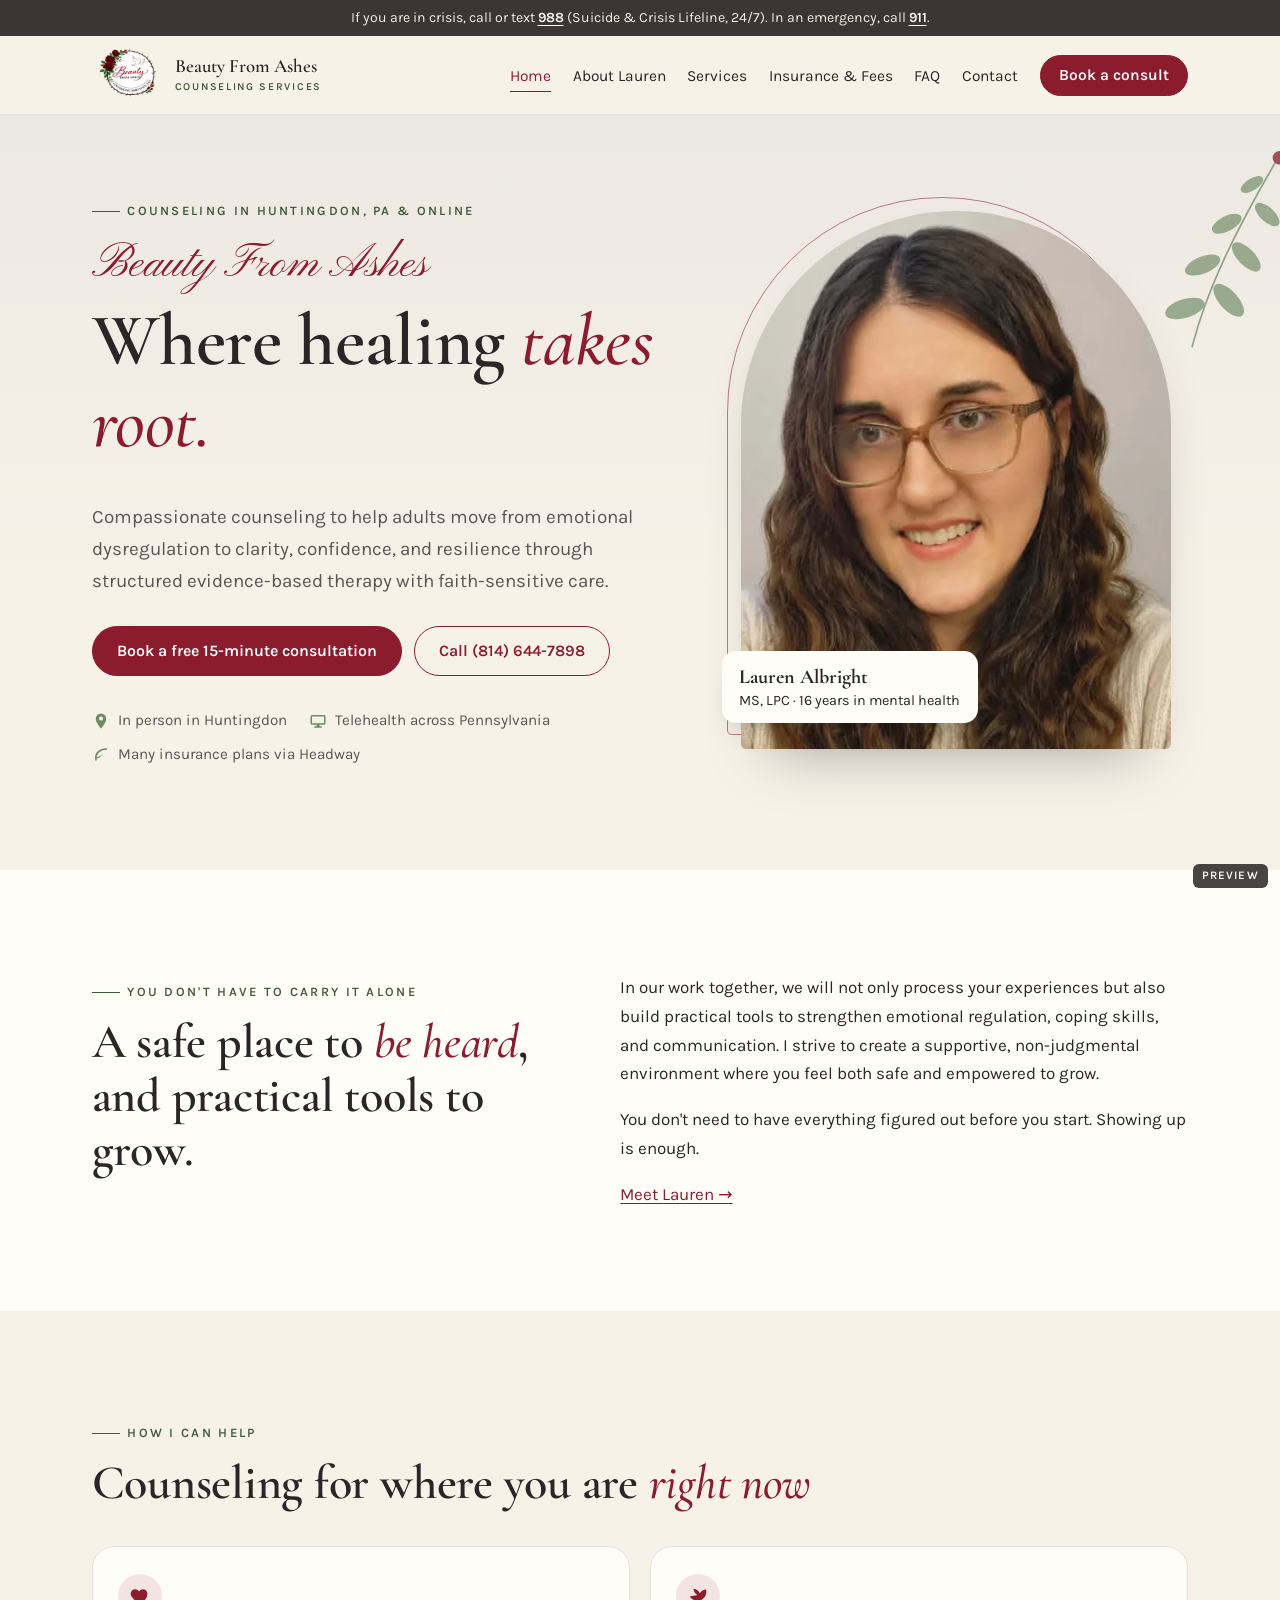
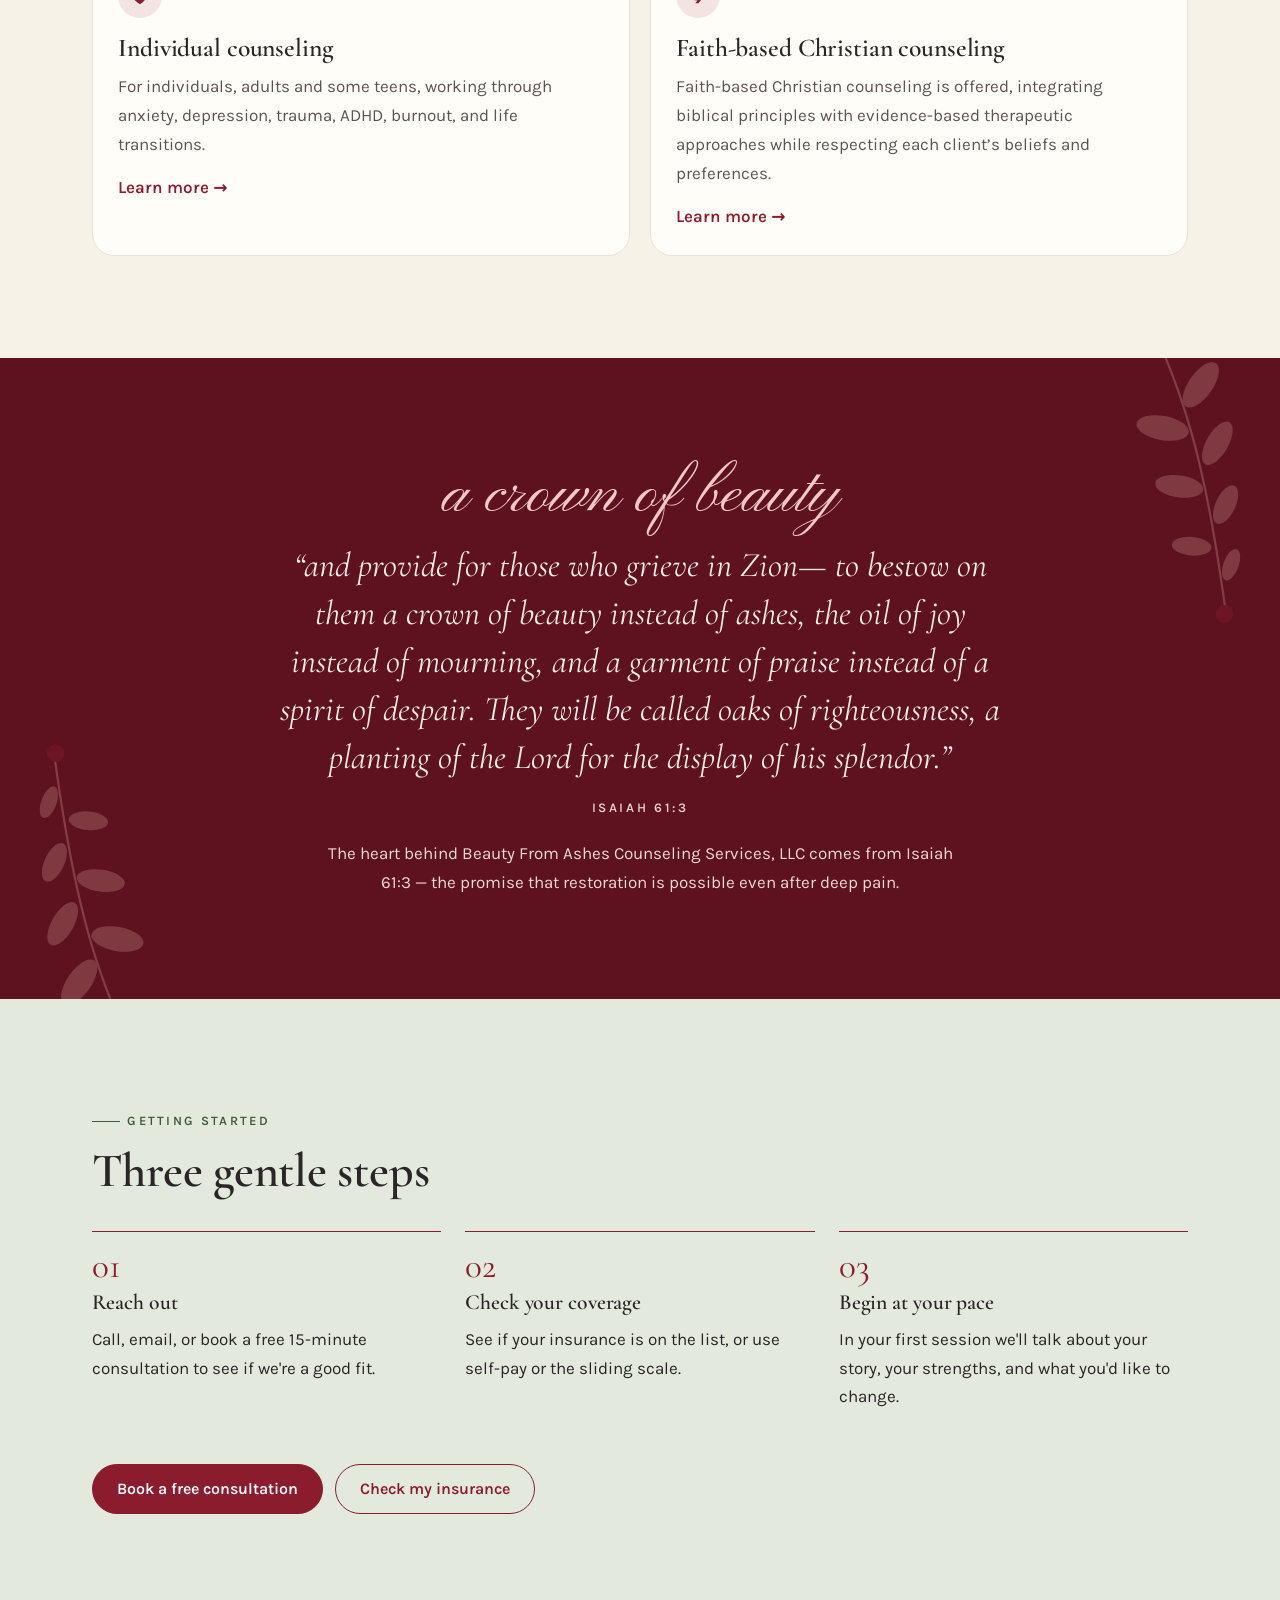
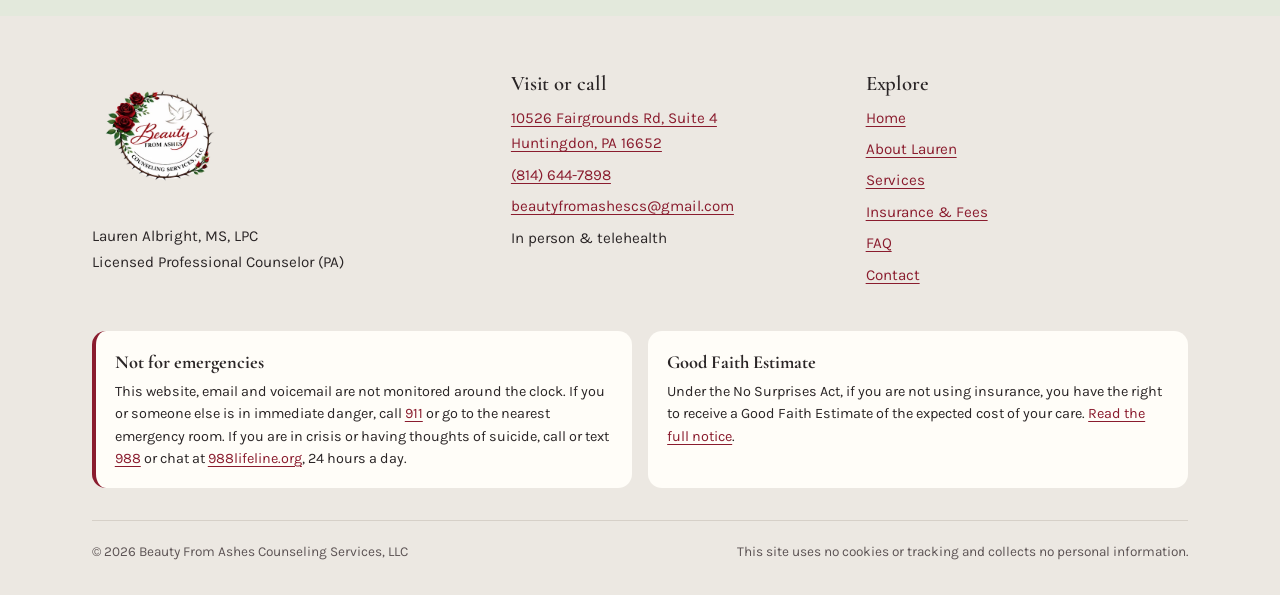
==== commit ac80e117: "Say faith-based Christian counseling is offered Replace the "available upon request" sentence and th" ====
--- a/index.html
+++ b/index.html
@@ -68,7 +68,7 @@
   <h2>Counseling for where you are <em>right now</em></h2>
   <div class="cards">
    <article class="card"><div class="ic"><svg width="22" height="22" viewBox="0 0 24 24" aria-hidden="true"><path fill="currentColor" d="M12 21s-7.5-4.6-9.6-9.2C.9 8.4 3 4.5 6.7 4.5c2.1 0 3.6 1.2 4.3 2.4.7-1.2 2.2-2.4 4.3-2.4 3.7 0 5.8 3.9 4.3 7.3C19.5 16.4 12 21 12 21z"/></svg></div><h3>Individual counseling</h3><p>For individuals, adults and some teens, working through anxiety, depression, trauma, ADHD, burnout, and life transitions.</p><a class="more" href="services.html#individual">Learn more →</a></article>
-   <article class="card"><div class="ic"><svg width="22" height="22" viewBox="0 0 24 24" aria-hidden="true"><path fill="currentColor" d="M21 5c-3 0-5.5 1.6-7 4-1-2.5-3.4-4.6-7-5 .4 3.2 2 5.6 4.4 7L3 12.5c1.6 2.6 4.6 4.5 8 4.5h.6L9 20h3.5l2.8-3.6C18.5 15 21 11.7 21 8z"/></svg></div><h3>Faith-based Christian counseling</h3><p>Faith-based Christian counseling is available upon request, integrating biblical principles with evidence-based therapeutic approaches while respecting each client’s beliefs and preferences.</p><a class="more" href="services.html#faith">Learn more →</a></article>
+   <article class="card"><div class="ic"><svg width="22" height="22" viewBox="0 0 24 24" aria-hidden="true"><path fill="currentColor" d="M21 5c-3 0-5.5 1.6-7 4-1-2.5-3.4-4.6-7-5 .4 3.2 2 5.6 4.4 7L3 12.5c1.6 2.6 4.6 4.5 8 4.5h.6L9 20h3.5l2.8-3.6C18.5 15 21 11.7 21 8z"/></svg></div><h3>Faith-based Christian counseling</h3><p>Faith-based Christian counseling is offered, integrating biblical principles with evidence-based therapeutic approaches while respecting each client’s beliefs and preferences.</p><a class="more" href="services.html#faith">Learn more →</a></article>
   </div>
  </div>
 </section>
